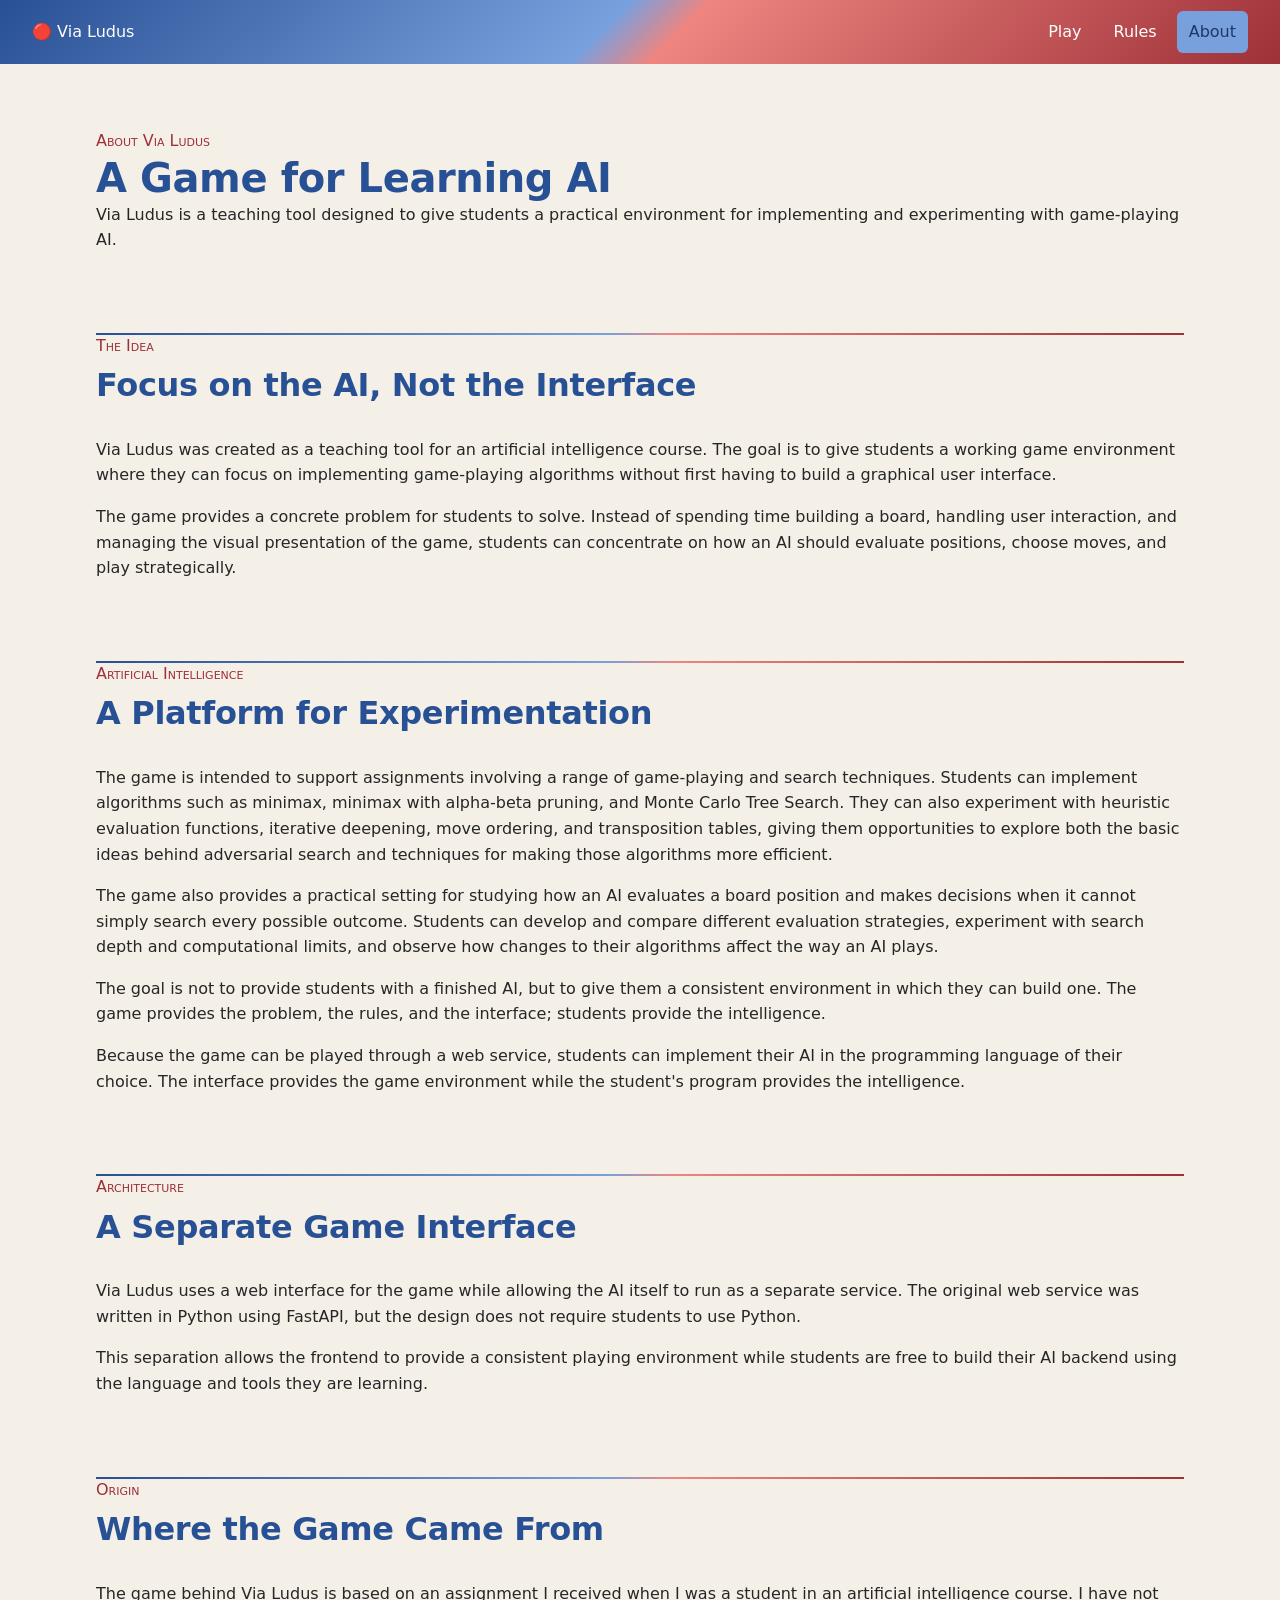
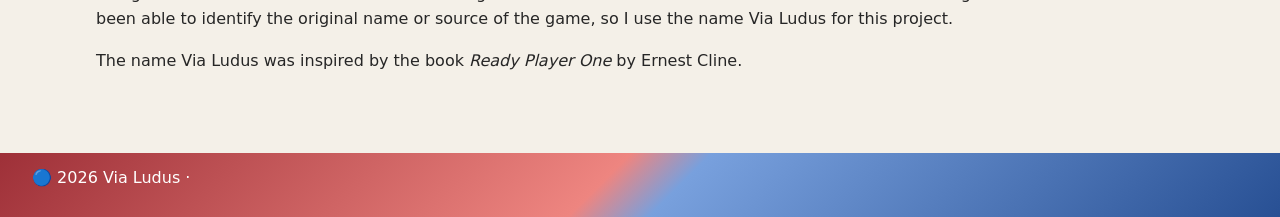
==== frontend/about.html @ 949455af "added frontend" ====
<!DOCTYPE html>
<html lang="en">
<head>
	<meta charset="UTF-8">
	<meta name="viewport" content="width=device-width, initial-scale=1.0">

	<meta
		name="description"
		content="Learn more about Via Ludus."
	>

	<title>Via Ludus | About</title>
	<link rel="icon" href="icons/favicon.ico" sizes="any">
	<link rel="icon" href="icons/favicon-32x32.png" type="image/png" sizes="32x32">
	<link rel="icon" href="icons/favicon-16x16.png" type="image/png" sizes="16x16">
	<link rel="apple-touch-icon" href="icons/apple-touch-icon.png">
	<link rel="manifest" href="site.webmanifest">
	<meta name="theme-color" content="#3F72C4">

	<link rel="stylesheet" href="css/index.css">

</head>

<body class="site-page">

	<header class="site-header">
		<div class="container">
			<a class="site-brand" href="index.html" aria-label="Via Ludus home">
				<span class="brand-icon" aria-hidden="true">🔴</span>
				<span class="brand-name">Via Ludus</span>
			</a>

			<nav class="site-nav" aria-label="Main navigation">
				<ul class="navigation-list">
					<li>
						<a class="navigation-link" href="index.html">
							Play
						</a>
					</li>

					<li>
						<a class="navigation-link" href="rules.html">
							Rules
						</a>
					</li>

					<!-- <li>
						<a class="navigation-link" href="showcase.html">
							Showcase
						</a>
					</li> -->

					<li>
						<a
							class="navigation-link is-active"
							href="about.html"
							aria-current="page"
						>
							About
						</a>
					</li>
				</ul>
			</nav>
		</div>
	</header>

		<main class="main-content">

		<!-- Hero -->
		<section class="section hero" aria-labelledby="about-title">
			<div class="container">
				<div class="hero-content">
					<p class="eyebrow">About Via Ludus</p>
					<h1 id="about-title">A Game for Learning AI</h1>
					<p class="hero-description">
						Via Ludus is a teaching tool designed to give students a
						practical environment for implementing and experimenting
						with game-playing AI.
					</p>
				</div>
			</div>
		</section>

		<!-- The Idea -->
		<section class="section" aria-labelledby="idea-title">
			<div class="container">
				<header class="section-header">
					<p class="eyebrow">The Idea</p>
					<h2 id="idea-title">Focus on the AI, Not the Interface</h2>
				</header>

				<p>
					Via Ludus was created as a teaching tool for an artificial
					intelligence course. The goal is to give students a working
					game environment where they can focus on implementing
					game-playing algorithms without first having to build a
					graphical user interface.
				</p>

				<p>
					The game provides a concrete problem for students to solve.
					Instead of spending time building a board, handling user
					interaction, and managing the visual presentation of the game,
					students can concentrate on how an AI should evaluate positions,
					choose moves, and play strategically.
				</p>
			</div>
		</section>

		<!-- AI -->
		<section class="section" aria-labelledby="ai-title">
			<div class="container">
				<header class="section-header">
					<p class="eyebrow">Artificial Intelligence</p>
					<h2 id="ai-title">A Platform for Experimentation</h2>
				</header>

				<p>
					The game is intended to support assignments involving a range
					of game-playing and search techniques. Students can implement
					algorithms such as minimax, minimax with alpha-beta pruning,
					and Monte Carlo Tree Search. They can also experiment with
					heuristic evaluation functions, iterative deepening, move
					ordering, and transposition tables, giving them opportunities
					to explore both the basic ideas behind adversarial search and
					techniques for making those algorithms more efficient.
				</p>

				<p>
					The game also provides a practical setting for studying how an
					AI evaluates a board position and makes decisions when it cannot
					simply search every possible outcome. Students can develop and
					compare different evaluation strategies, experiment with search
					depth and computational limits, and observe how changes to their
					algorithms affect the way an AI plays.
				</p>

				<p>
					The goal is not to provide students with a finished AI, but to
					give them a consistent environment in which they can build one.
					The game provides the problem, the rules, and the interface;
					students provide the intelligence.
				</p>

				<p>
					Because the game can be played through a web service, students
					can implement their AI in the programming language of their
					choice. The interface provides the game environment while the
					student's program provides the intelligence.
				</p>
			</div>
		</section>

		<!-- Architecture -->
		<section class="section" aria-labelledby="architecture-title">
			<div class="container">
				<header class="section-header">
					<p class="eyebrow">Architecture</p>
					<h2 id="architecture-title">A Separate Game Interface</h2>
				</header>

				<p>
					Via Ludus uses a web interface for the game while allowing the
					AI itself to run as a separate service. The original web service
					was written in Python using FastAPI, but the design does not
					require students to use Python.
				</p>

				<p>
					This separation allows the frontend to provide a consistent
					playing environment while students are free to build their
					AI backend using the language and tools they are learning.
				</p>
			</div>
		</section>

		<!-- Origin -->
		<section class="section" aria-labelledby="origin-title">
			<div class="container">
				<header class="section-header">
					<p class="eyebrow">Origin</p>
					<h2 id="origin-title">Where the Game Came From</h2>
				</header>

				<p>
					The game behind Via Ludus is based on an assignment I received
					when I was a student in an artificial intelligence course.
					I have not been able to identify the original name or source
					of the game, so I use the name Via Ludus for this project.
				</p>

				<p>
					The name Via Ludus was inspired by the book
					<em>Ready Player One</em> by Ernest Cline.
				</p>
			</div>
		</section>

	</main>

	<footer class="site-footer">
		<div class="container">
			<p>🔵 2026 Via Ludus &middot;</p>
		</div>
	</footer>

</body>
</html>
---- frontend/css/index.css ----
/*
# CSS Entry Point

## Purpose

Defines the application's CSS entry point and establishes the
loading order of the site's CSS architecture.

## Owns

CSS imports and their ordering.

As additional CSS layers are created, their imports should be
added here according to their dependency order.

This file should remain limited to imports and their
architectural ordering.

## Does Not Own

Design tokens, semantic variables, global styles, typography,
layout styles, component styles, page styles, or implementation
details.
*/

@import url("reset.css");
@import url("colors.css");
@import url("variables.css");
@import url("typography.css");
@import url("layout.css");
@import url("base.css");

@import url("components/index.css");
@import url("custom_components/index.css");
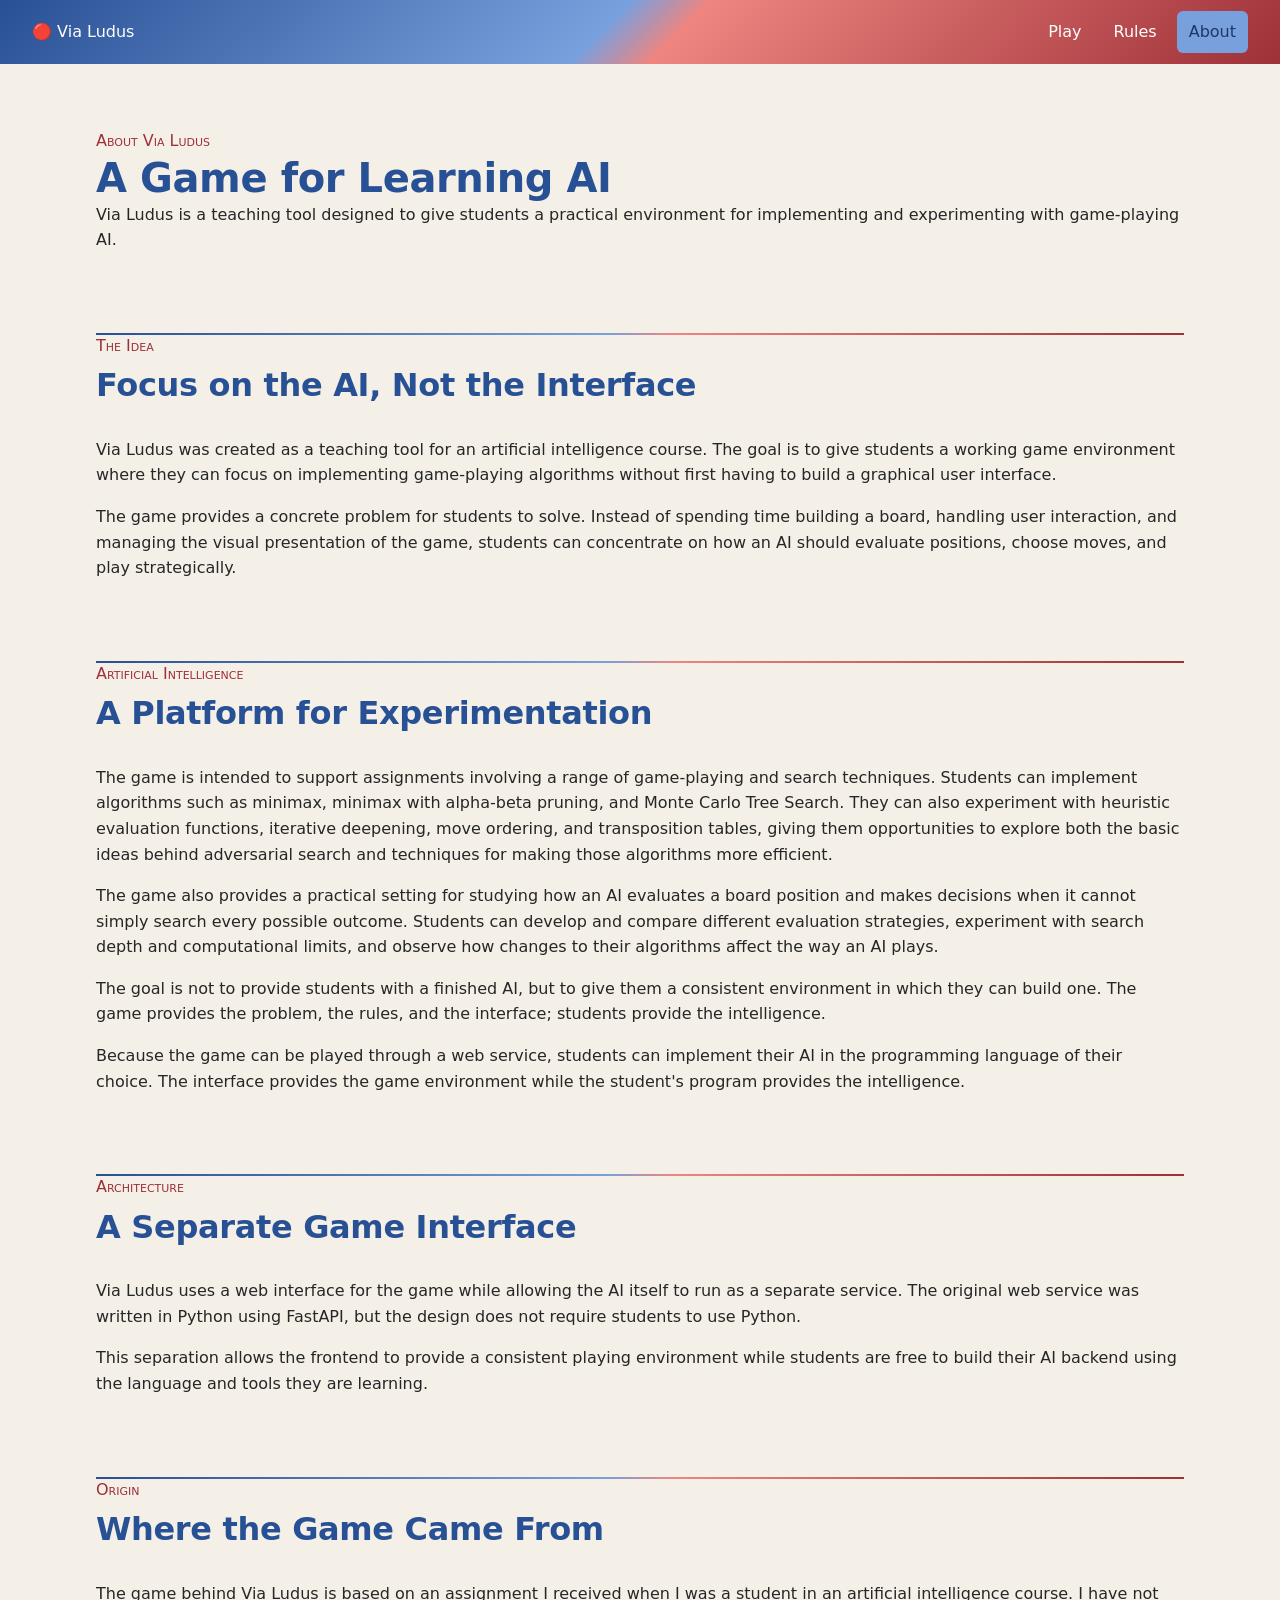
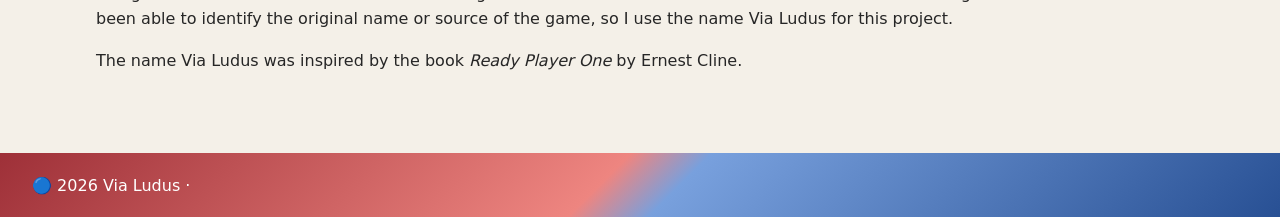
==== commit aec90612: "updated footer spacing" ====
--- a/frontend/about.html
+++ b/frontend/about.html
@@ -200,7 +200,7 @@
 
 	<footer class="site-footer">
 		<div class="container">
-			<p>🔵 2026 Via Ludus &middot;</p>
+			<span>🔵 2026 Via Ludus &middot;</span>
 		</div>
 	</footer>
 
